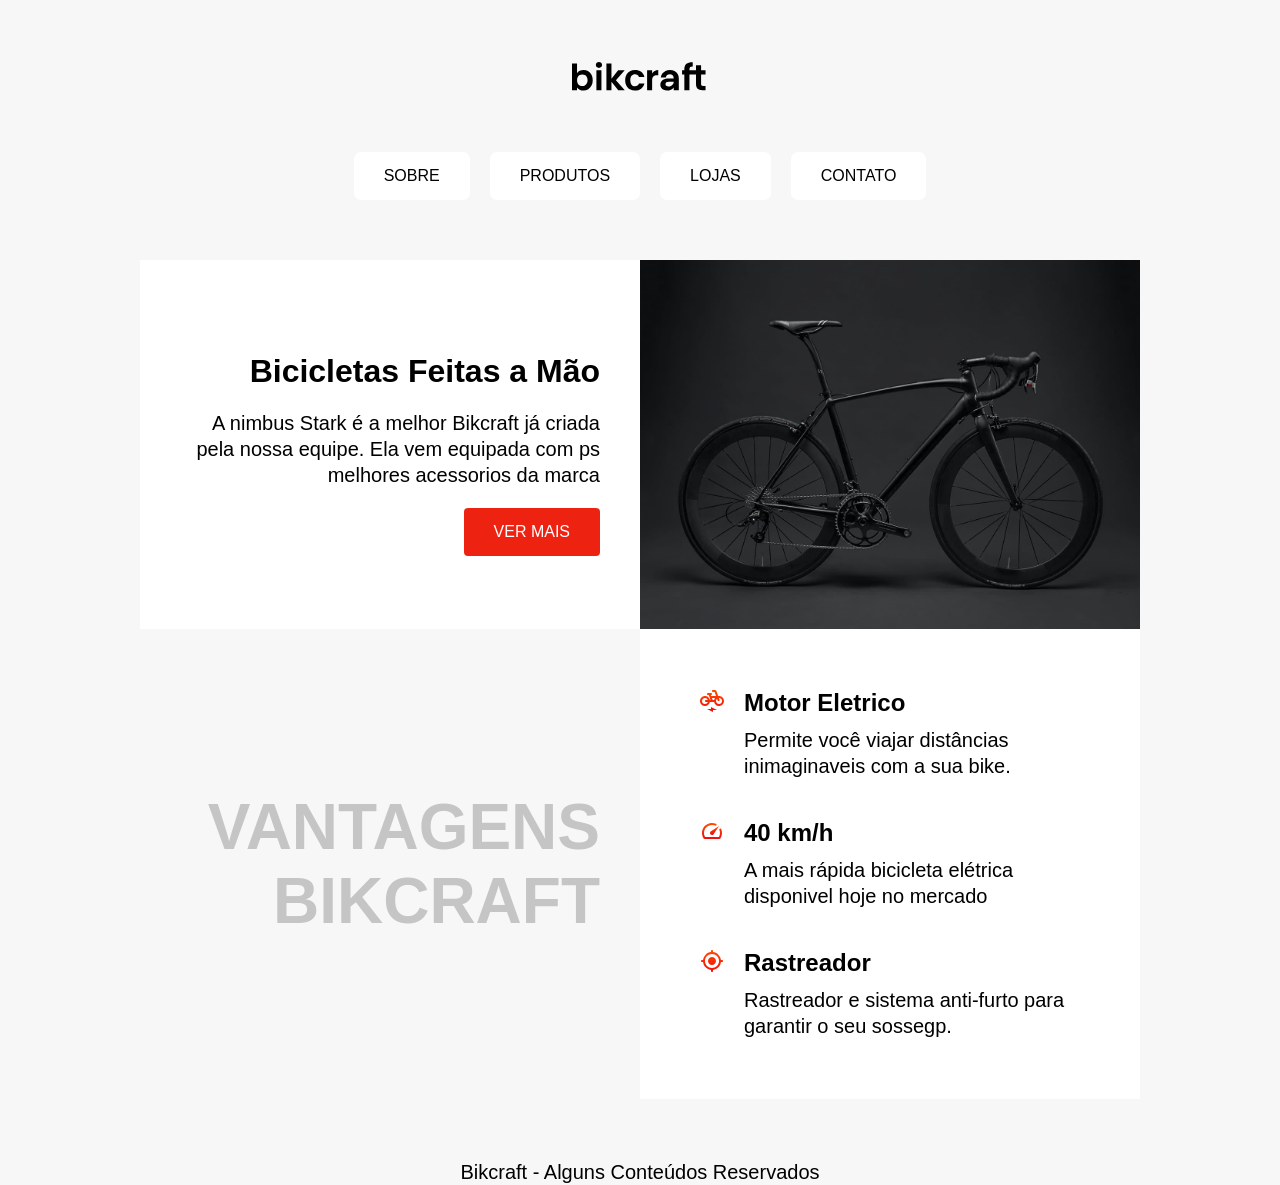
==== index.html @ 5a74d274 "Pages" ====
<!DOCTYPE html>
<html lang="pt-br">
<head>
    <meta charset="UTF-8">
    <meta name="viewport" content="width=device-width, initial-scale=1.0">
    <title>Exercicio-3</title>
    <link rel="stylesheet" href="style.css">
</head>
<body>
    <img class="titulo" src="/exercicio-3/img/bikcraft.svg" alt="bikcraft">
    <div class="menu">
    <a href="/">SOBRE</a>
    <a href="/">PRODUTOS</a>
    <a href="/">LOJAS</a>
    <a href="/">CONTATO</a>
    </div>

    <div class="conteudo">
        <div class="introducao">
            <span class="detalhe"></span>
        <h1>Bicicletas Feitas a Mão</h1>
        <p>A nimbus Stark é a melhor Bikcraft já criada pela nossa equipe. Ela vem equipada com ps melhores acessorios da marca</p>
        <a class="botao" href="http://">VER MAIS</a>
        </div>
        <img src="/exercicio-3/img/bicicleta.jpg" alt="Bicicleta Preta">
        
        <h2 class="subtitulo">Vantagens Bikcraft</h2>

        <div class="vantagens">
            <div class="vantagens-item">
                <img src="/exercicio-3/img/eletrica.svg" alt="">
                <h2>Motor Eletrico</h2>
                <p>Permite você viajar distâncias inimaginaveis com a sua bike.</p>
            </div>

            <div class="vantagens-item">
                <img src="/exercicio-3/img/velocidade.svg" alt="">
                <h2>40 km/h</h2>
                <p>A mais rápida bicicleta elétrica disponivel hoje no mercado</p>
            </div>

            <div class="vantagens-item">
                <img src="/exercicio-3/img/rastreador.svg" alt="">
                <h2>Rastreador</h2>
                <p>Rastreador e sistema anti-furto para garantir o seu sossegp.</p>
            </div>
        </div>
    </div>

    <div class="rodape">
        <p>Bikcraft - Alguns Conteúdos Reservados</p>
    </div>
    
</body>
</html>
---- style.css ----
body{
    background: #f7f7f7;
    font-family: Arial, Helvetica, sans-serif;
    margin: 0px;
    display: grid;
    gap: 60px;
    justify-items: center;
    margin-top: 60px;
}


img{
    max-width: 100%;
    display: block;
}
a{
    text-decoration: none;
}

.menu{
    display: flex;
    flex-wrap: wrap;
    gap: 20px; 
    justify-content: center;
}

.menu a{
    background: white;
    border-radius: 7px; 
    color: black;
    padding: 15px 30px;
}

p,h1,h2,h3{
    margin: 0px;
}

p{
    font-size: 20px;
    line-height: 1.3;
}

.introducao{
    display: grid;
    
}

.conteudo{
    display: grid;
    grid-template-columns: 1fr 1fr;
    max-width: 1000px;
}
.introducao{
    background: #fff;
    padding: 40px;
    text-align: right;
    position: relative;
    display: grid;
    align-content: center;
    gap: 20px;
    justify-items: end;
}

.detalhe a{
    width: 60px;
    height:4px;
    background: #e21;
    position: absolute;
    top: 30px;
    right: -30px;
}

.botao{
    background: #e21;
    color: #fff;
    padding: 15px 30px;
    border-radius: 4px;

}

.subtitulo{
    font-size: 64px;
    text-transform: uppercase;
    color: rgba(0, 0, 0, 0.2);
    text-align: right;
    padding: 40px;
    align-self: center;
}

.vantagens{
    background: #fff;
    padding: 40px;
}

.vantagens-item{
    display: grid;
    grid-template-columns: auto 1fr;
    gap: 10px 20px;
    padding: 20px;
}

.vantagens-item p{
    grid-column: 2;
}

rodape{
    background: #fff;
    width: 100%;
    text-align: center;
    padding: 40px;
    box-sizing: border-box;
}
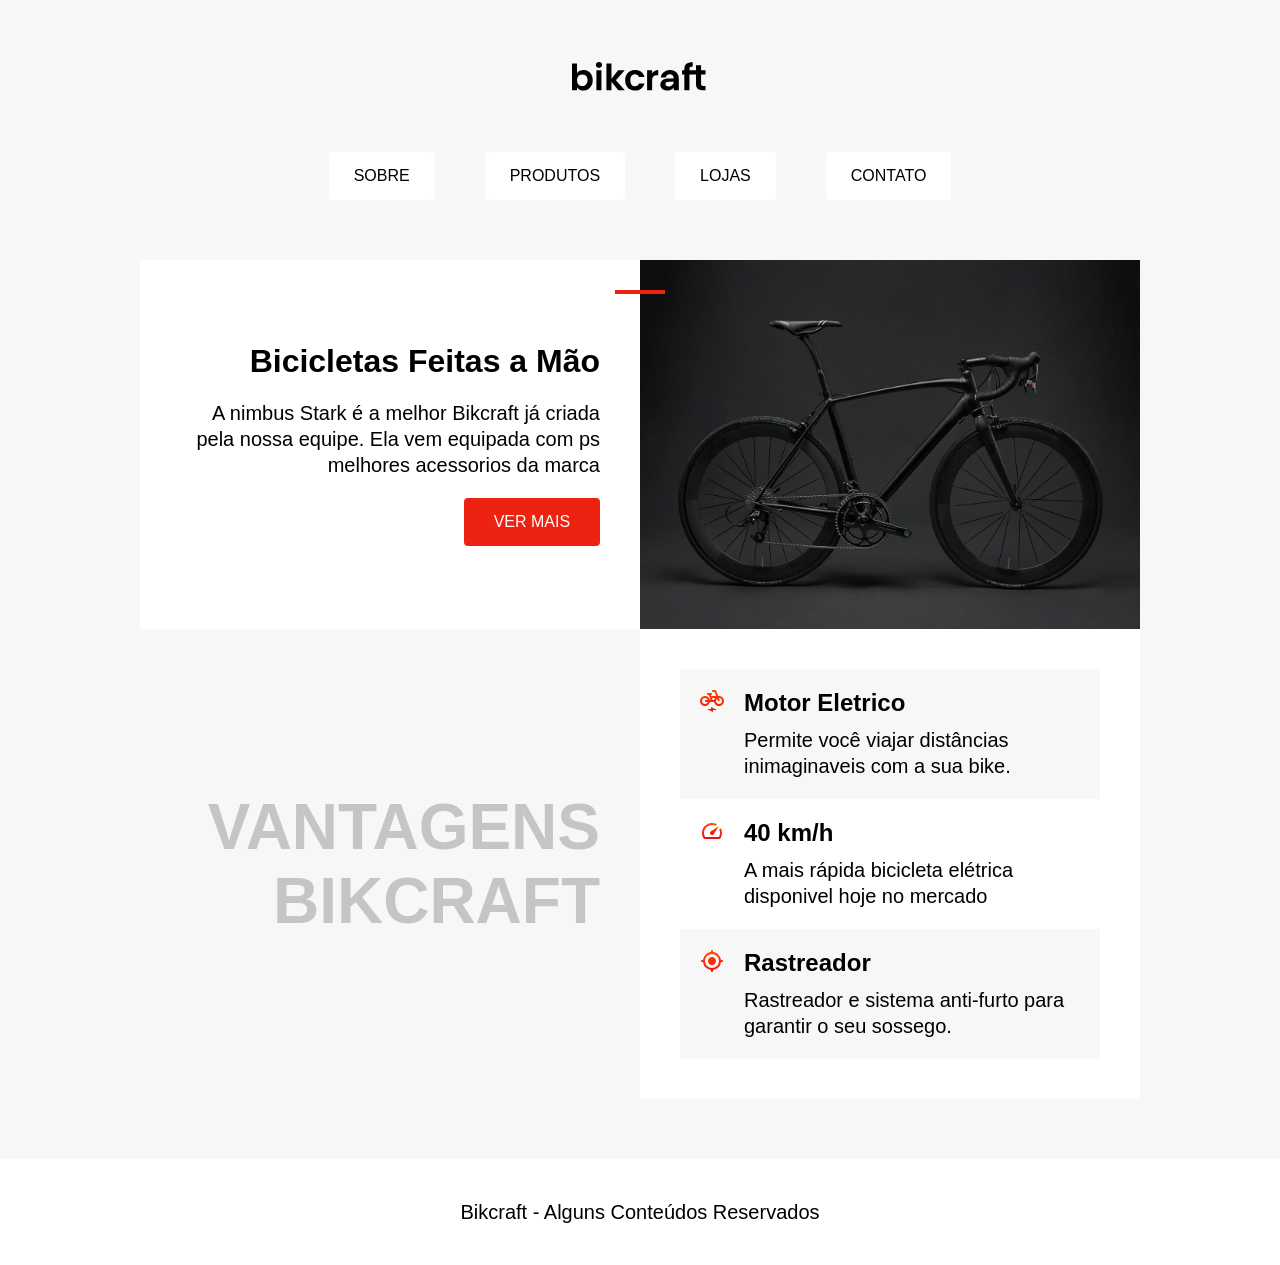
==== commit 489f19f0: "Add files via upload" ====
--- a/index.html
+++ b/index.html
@@ -7,42 +7,51 @@
     <link rel="stylesheet" href="style.css">
 </head>
 <body>
-    <img class="titulo" src="/exercicio-3/img/bikcraft.svg" alt="bikcraft">
-    <div class="menu">
+    <img class="titulo" src="/exercicio-3-pages/img/bikcraft.svg" alt="bikcraft">
+    <!--<div class="menu">
     <a href="/">SOBRE</a>
     <a href="/">PRODUTOS</a>
     <a href="/">LOJAS</a>
     <a href="/">CONTATO</a>
-    </div>
+    </div>-->
+
+    <nav class="menu-1">
+        <ul>
+            <li><a href="/">SOBRE</a></li>
+            <li><a href="/">PRODUTOS</a></li>
+            <li><a href="/">LOJAS</a></li>
+            <li><a href="/">CONTATO</a></li>
+        </ul>
+    </nav>
 
     <div class="conteudo">
         <div class="introducao">
-            <span class="detalhe"></span>
+            <!--<span class="detalhe"></span>-->
         <h1>Bicicletas Feitas a Mão</h1>
         <p>A nimbus Stark é a melhor Bikcraft já criada pela nossa equipe. Ela vem equipada com ps melhores acessorios da marca</p>
         <a class="botao" href="http://">VER MAIS</a>
         </div>
-        <img src="/exercicio-3/img/bicicleta.jpg" alt="Bicicleta Preta">
+        <img src="/exercicio-3-pages/img/bicicleta.jpg" alt="Bicicleta Preta">
         
         <h2 class="subtitulo">Vantagens Bikcraft</h2>
 
         <div class="vantagens">
             <div class="vantagens-item">
-                <img src="/exercicio-3/img/eletrica.svg" alt="">
+                <img src="/exercicio-3-pages/img/eletrica.svg" alt="">
                 <h2>Motor Eletrico</h2>
                 <p>Permite você viajar distâncias inimaginaveis com a sua bike.</p>
             </div>
 
             <div class="vantagens-item">
-                <img src="/exercicio-3/img/velocidade.svg" alt="">
+                <img src="/exercicio-3-pages/img/velocidade.svg" alt="">
                 <h2>40 km/h</h2>
                 <p>A mais rápida bicicleta elétrica disponivel hoje no mercado</p>
             </div>
 
             <div class="vantagens-item">
-                <img src="/exercicio-3/img/rastreador.svg" alt="">
+                <img src="/exercicio-3-pages/img/rastreador.svg" alt="">
                 <h2>Rastreador</h2>
-                <p>Rastreador e sistema anti-furto para garantir o seu sossegp.</p>
+                <p>Rastreador e sistema anti-furto para garantir o seu sossego.</p>
             </div>
         </div>
     </div>
--- a/style.css
+++ b/style.css
@@ -1,11 +1,11 @@
 body{
     background: #f7f7f7;
     font-family: Arial, Helvetica, sans-serif;
-    margin: 0px;
+    margin: 0rem;
     display: grid;
-    gap: 60px;
+    gap: 3.75rem;
     justify-items: center;
-    margin-top: 60px;
+    margin-top: 3.75rem;
 }
 
 
@@ -17,26 +17,26 @@
     text-decoration: none;
 }
 
-.menu{
+/*.menu{
     display: flex;
     flex-wrap: wrap;
-    gap: 20px; 
+    gap: 1.25rem; 
     justify-content: center;
 }
 
 .menu a{
     background: white;
-    border-radius: 7px; 
+    border-radius: 0.43rem; 
     color: black;
-    padding: 15px 30px;
-}
+    padding: 0.93rem 1.87rem;
+}*/
 
 p,h1,h2,h3{
-    margin: 0px;
+    margin: 0rem;
 }
 
 p{
-    font-size: 20px;
+    font-size: 1.25rem;
     line-height: 1.3;
 }
 
@@ -48,65 +48,121 @@
 .conteudo{
     display: grid;
     grid-template-columns: 1fr 1fr;
-    max-width: 1000px;
+    max-width: 62.5rem;
 }
 .introducao{
     background: #fff;
-    padding: 40px;
+    padding: 2.5rem;
     text-align: right;
     position: relative;
     display: grid;
     align-content: center;
-    gap: 20px;
+    gap: 1.25rem;
     justify-items: end;
 }
 
-.detalhe a{
-    width: 60px;
-    height:4px;
+/*.detalhe a{
+    width: 3.75rem;
+    height:1.25rem;
     background: #e21;
     position: absolute;
-    top: 30px;
-    right: -30px;
-}
+    top: 1.87rem;
+    right: -1.87rem;
+}*/
 
 .botao{
     background: #e21;
     color: #fff;
-    padding: 15px 30px;
-    border-radius: 4px;
+    padding: 0.93rem 1.87rem;
+    border-radius: 0.25rem;
 
 }
 
 .subtitulo{
-    font-size: 64px;
+    font-size: 4rem;
     text-transform: uppercase;
     color: rgba(0, 0, 0, 0.2);
     text-align: right;
-    padding: 40px;
+    padding: 2.5rem;
     align-self: center;
 }
 
 .vantagens{
     background: #fff;
-    padding: 40px;
+    padding: 2.5rem;
 }
 
 .vantagens-item{
     display: grid;
     grid-template-columns: auto 1fr;
-    gap: 10px 20px;
-    padding: 20px;
+    gap: 0.62rem 1.25rem;
+    padding: 1.25rem;
 }
 
 .vantagens-item p{
     grid-column: 2;
 }
 
-rodape{
+.rodape{
     background: #fff;
     width: 100%;
     text-align: center;
-    padding: 40px;
+    padding: 2.5rem;
     box-sizing: border-box;
+}
+
+h1::after{
+    content: "";
+    display: block;
+    width: 50px;
+    height: 4px;
+    background: #e21;
+    position: absolute;
+    top: 30px;
+    right: -25px;
+
+}
+
+
+
+ul :focus{
+    border:  #e21;
+}
+
+.botao:hover{
+    background: #900;
+    transition: 1.00s; 
+}
+
+.vantagens .vantagens-item:nth-child(odd){ /*Even = Seleciona todos Pares/   odd = todos Impares*/
+    background: #f7f7f7;
+}
+
+.menu-1,ul {
+  list-style: none;
+  padding: 0px;
+  margin: 0px;
+  gap: 50px;
+  display: flex;
+  flex-wrap: wrap;
+}
+
+ a {
+  display: block;
+  padding: 15px 25px;
+  text-decoration: none;
+  background: white;
+  color: #000;
+  border-radius: 0.25rem;
+}
+
+.vantagens-item:hover{
+    border-left: 0.2rem solid #e21;
+    content: "";
+}
+
+a:hover{
+    background: rgb(214, 210, 210);
+    transition: 0.50s;
+    box-shadow: 5px 5px 5px gray;
 }
